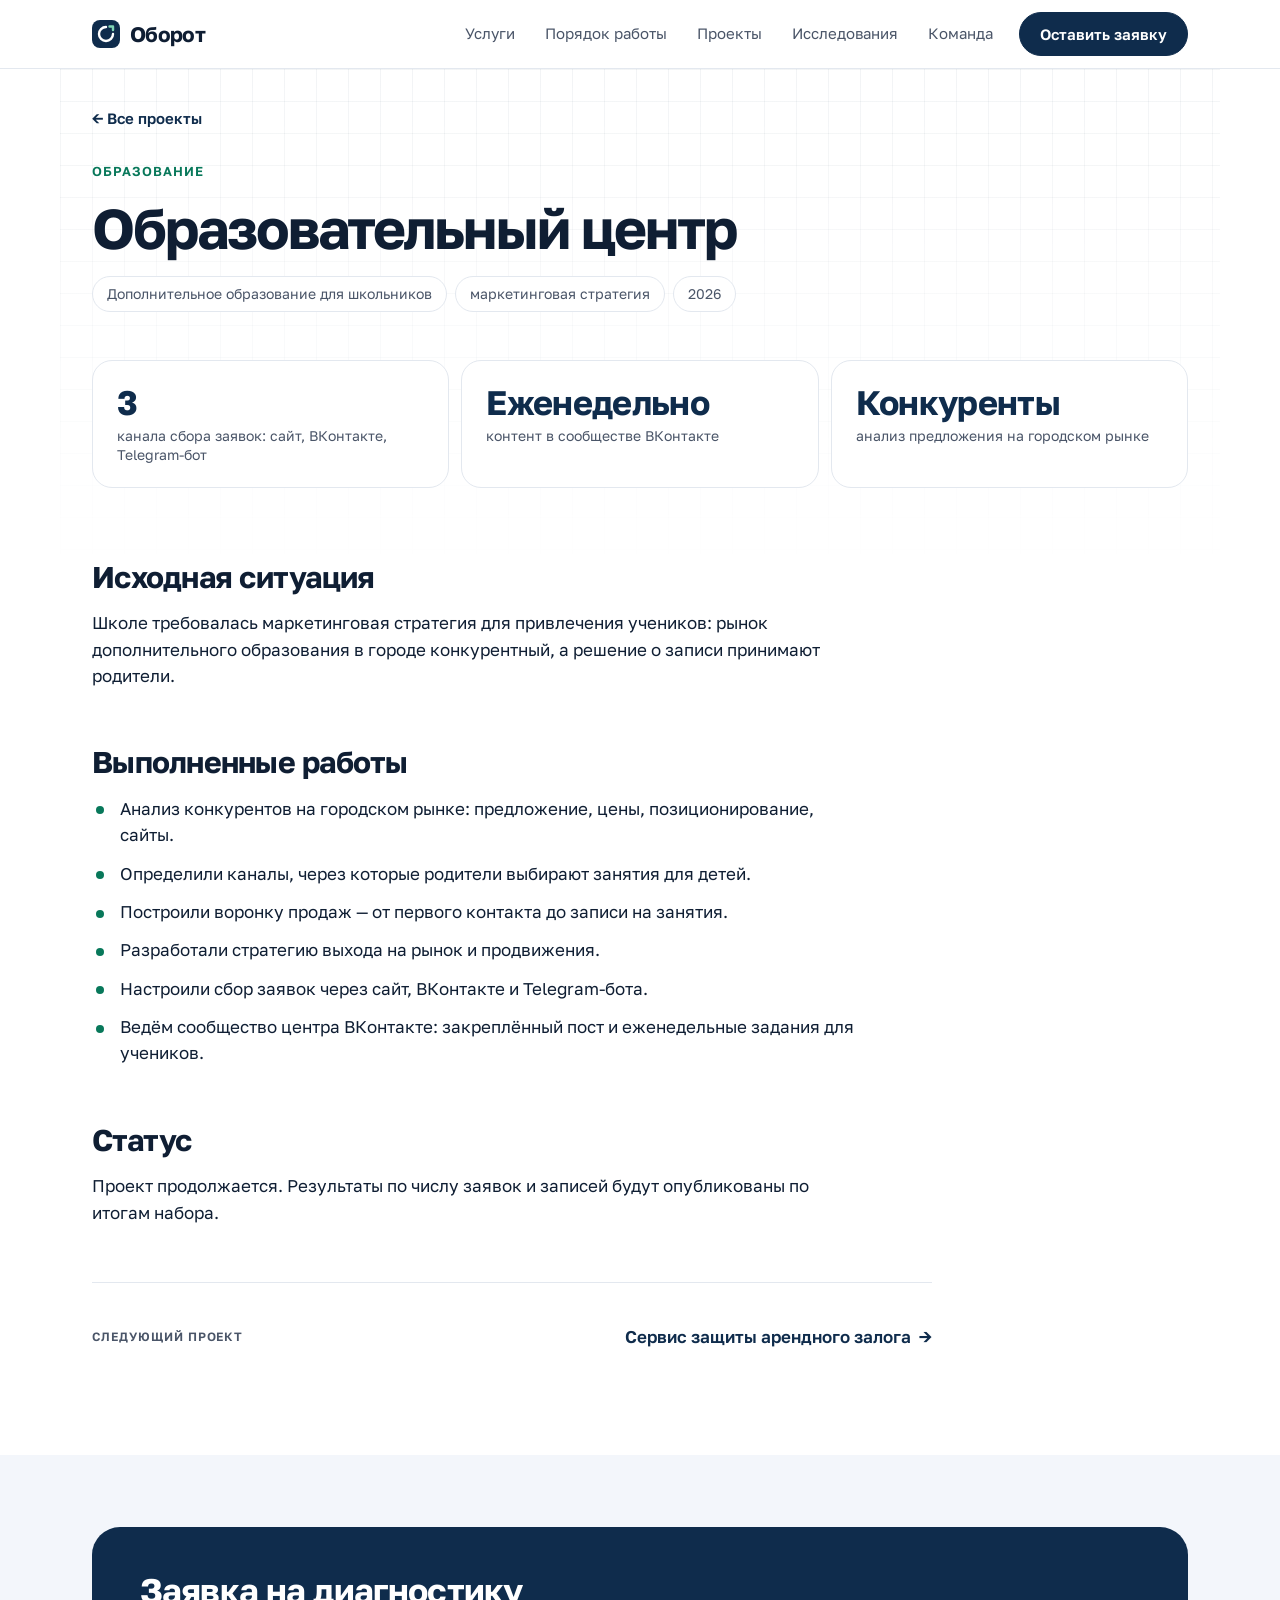
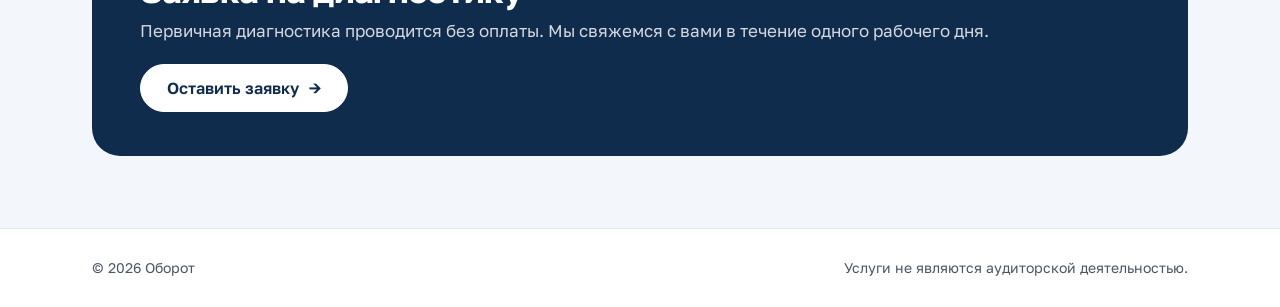
==== education.html @ 8f71f0b5 "Add files via upload" ====
<!doctype html>
<html lang="ru">
<head>
<meta charset="utf-8">
<meta name="viewport" content="width=device-width, initial-scale=1, viewport-fit=cover">
<title>Образовательный центр — Оборот</title>
<link rel="preconnect" href="https://fonts.googleapis.com">
<link rel="preconnect" href="https://fonts.gstatic.com" crossorigin>
<link rel="stylesheet" href="https://fonts.googleapis.com/css2?family=Golos+Text:wght@400;500;600;700&display=swap">
<link rel="stylesheet" href="assets/site.css">
</head>
<body>
<header class="site-head">
  <div class="wrap">
    <a class="logo" href="./">
      <svg width="28" height="28" viewBox="0 0 28 28" fill="none" aria-hidden="true"><rect width="28" height="28" rx="8" fill="#0F2C4C"></rect><path d="M14 7a7 7 0 1 0 7 7" stroke="#FFFFFF" stroke-width="2.4" stroke-linecap="round"></path><path d="M17.5 6.5H21v3.5" stroke="#7FD4B4" stroke-width="2.4" stroke-linecap="round" stroke-linejoin="round"></path></svg>
      Оборот
    </a>
    <nav class="nav" aria-label="Разделы сайта">
      <a href="./#services">Услуги</a>
      <a href="./#approach">Порядок работы</a>
      <a href="./#projects">Проекты</a>
      <a href="./#research">Исследования</a>
      <a href="./#team">Команда</a>
      <a class="btn" href="./#contact">Оставить заявку</a>
    </nav>
  </div>
</header>

<main class="wrap case-top">
  <p class="crumbs"><a href="./#projects">← Все проекты</a></p>

  <section class="case-hero">
    <p class="eyebrow">Образование</p>
    <h1>Образовательный центр</h1>
    <div class="meta"><span>Дополнительное образование для школьников</span><span>маркетинговая стратегия</span><span>2026</span></div>
  </section>

  <div class="keyfigs">
    <div class="fig neutral"><span class="num">3</span><span class="lbl">канала сбора заявок: сайт, ВКонтакте, Telegram-бот</span></div>
    <div class="fig neutral"><span class="num">Еженедельно</span><span class="lbl">контент в сообществе ВКонтакте</span></div>
    <div class="fig neutral"><span class="num">Конкуренты</span><span class="lbl">анализ предложения на городском рынке</span></div>
  </div>

  <div class="case-body">
    <section class="block">
      <h2>Исходная ситуация</h2>
      <p>Школе требовалась маркетинговая стратегия для привлечения учеников: рынок дополнительного образования в городе конкурентный, а решение о записи принимают родители.</p>
    </section>

    <section class="block">
      <h2>Выполненные работы</h2>
      <ul class="list">
        <li>Анализ конкурентов на городском рынке: предложение, цены, позиционирование, сайты.</li>
        <li>Определили каналы, через которые родители выбирают занятия для детей.</li>
        <li>Построили воронку продаж — от первого контакта до записи на занятия.</li>
        <li>Разработали стратегию выхода на рынок и продвижения.</li>
        <li>Настроили сбор заявок через сайт, ВКонтакте и Telegram-бота.</li>
        <li>Ведём сообщество центра ВКонтакте: закреплённый пост и еженедельные задания для учеников.</li>
      </ul>
    </section>

    <section class="block">
      <h2>Статус</h2>
      <p>Проект продолжается. Результаты по числу заявок и записей будут опубликованы по итогам набора.</p>
    </section>

    <nav class="next" aria-label="Следующий проект">
      <span class="label">Следующий проект</span>
      <a class="more" href="rent-deposit.html">Сервис защиты арендного залога <span aria-hidden="true">→</span></a>
    </nav>
  </div>
</main>

<section class="cta" id="contact">
  <div class="wrap">
    <div class="cta-card">
      <div>
        <h2>Заявка на диагностику</h2>
        <p>Первичная диагностика проводится без оплаты. Мы свяжемся с вами в течение одного рабочего дня.</p>
      </div>
      <a class="btn" href="./#contact">Оставить заявку <span class="arr" aria-hidden="true">→</span></a>
    </div>
  </div>
</section>

<footer class="site-foot">
  <div class="wrap">
    <span>© 2026 Оборот</span>
    <span>Услуги не являются аудиторской деятельностью.</span>
  </div>
</footer>
<script>
  window.addEventListener("load", function () { if (!location.hash) window.scrollTo({ top: 0, left: 0, behavior: "instant" }); });
</script>
</body>
</html>
---- assets/site.css ----
/* Layout: светлый деловой сайт; первый экран на «миллиметровке» (фон-сетка как в расчётных таблицах), карточки со скруглениями,
   цифры эффекта — зелёным (рост, положительный результат), всё управляющее — тёмно-синим. Один шрифт — Golos Text. */
:root {
  --bg: #FFFFFF;
  --tint: #F3F6FB;
  --ink: #0F1E33;
  --muted: #4A5568;
  --line: #E3E8EF;
  --line-strong: #CBD3DE;
  --navy: #0F2C4C;
  --navy-hover: #0A2038;
  --blue-soft: #E8EFF9;
  --green: #08785A;
  --green-soft: #E4F3EE;
  --err: #A11D1D;
  --err-soft: #FCEBEB;
  --shadow: 0 1px 2px rgba(15, 30, 51, .05), 0 6px 20px rgba(15, 30, 51, .06);
  --shadow-hover: 0 2px 4px rgba(15, 30, 51, .06), 0 14px 34px rgba(15, 30, 51, .10);
  --f: "Golos Text", system-ui, -apple-system, "Segoe UI", Roboto, sans-serif;
  color-scheme: light;
}

/* Плавность */
html { scroll-behavior: smooth; }
[id] { scroll-margin-top: 96px; }
@view-transition { navigation: auto; }
::view-transition-old(root), ::view-transition-new(root) { animation-duration: .35s; }
@media (prefers-reduced-motion: reduce) {
  html { scroll-behavior: auto; }
  *, *::before, *::after { transition: none !important; animation: none !important; }
}

/* База */
*, *::before, *::after { box-sizing: border-box; }
:root { padding-top: env(safe-area-inset-top, 0px); padding-bottom: env(safe-area-inset-bottom, 0px); -webkit-text-size-adjust: 100%; }
body { margin: 0; background: var(--bg); color: var(--ink); font-family: var(--f); font-size: 17px; line-height: 1.55; }
body::before { content: ""; position: fixed; inset: 0 0 auto; height: env(safe-area-inset-top, 0px); z-index: 30; background: var(--bg); }
img { max-width: 100%; }
[hidden] { display: none !important; }
h1, h2, h3 { font-family: var(--f); font-weight: 700; letter-spacing: -0.025em; text-wrap: balance; margin: 0; }
h3 { font-weight: 600; letter-spacing: -0.012em; }
p { margin: 0; }
a { color: var(--navy); }
a:focus-visible, .btn:focus-visible, button:focus-visible { outline: 3px solid rgba(15, 44, 76, .35); outline-offset: 3px; }
.nobr { white-space: nowrap; }

.wrap {
  max-width: 1160px; margin: 0 auto;
  padding-left: max(16px, env(safe-area-inset-left, 0px));
  padding-right: max(16px, env(safe-area-inset-right, 0px));
}
@media (min-width: 720px) {
  .wrap { padding-left: max(32px, env(safe-area-inset-left, 0px)); padding-right: max(32px, env(safe-area-inset-right, 0px)); }
}

/* Шапка */
.site-head {
  position: sticky; top: env(safe-area-inset-top, 0px); z-index: 20;
  background: rgba(255, 255, 255, .9); backdrop-filter: saturate(160%) blur(12px); -webkit-backdrop-filter: saturate(160%) blur(12px);
  border-bottom: 1px solid var(--line);
}
.site-head .wrap { display: flex; align-items: center; justify-content: space-between; gap: 12px 32px; padding-block: 12px; }
.logo { display: inline-flex; align-items: center; gap: 10px; color: var(--ink); text-decoration: none; font-weight: 700; font-size: 21px; letter-spacing: -0.03em; min-height: 44px; }
.logo svg { flex: none; }
.nav { display: flex; flex-wrap: wrap; align-items: center; gap: 4px 6px; font-size: 15px; }
.nav a:not(.btn) { color: var(--muted); text-decoration: none; padding: 10px 12px; border-radius: 999px; transition: background-color .2s ease, color .2s ease; }
.nav a:not(.btn):hover { color: var(--ink); background: var(--tint); }
.nav .btn { margin-left: 8px; }
@media (max-width: 860px) { .nav a:not(.btn) { display: none; } }

/* Кнопки */
.btn {
  display: inline-flex; align-items: center; justify-content: center; gap: 10px;
  min-height: 48px; padding: 12px 26px; border-radius: 999px;
  font-family: var(--f); font-weight: 600; font-size: 16px; line-height: 1.2; text-decoration: none; cursor: pointer;
  background: var(--navy); color: #FFFFFF; border: 1px solid var(--navy);
  transition: background-color .2s ease, transform .2s ease, box-shadow .2s ease, border-color .2s ease;
}
.btn:hover { background: var(--navy-hover); color: #FFFFFF; transform: translateY(-1px); box-shadow: 0 8px 20px rgba(15, 44, 76, .22); }
.btn .arr { transition: transform .2s ease; }
.btn:hover .arr { transform: translateX(3px); }
.btn-ghost { background: #FFFFFF; color: var(--ink); border-color: var(--line-strong); }
.btn-ghost:hover { background: #FFFFFF; color: var(--ink); border-color: var(--navy); box-shadow: none; }
.nav .btn { min-height: 44px; padding: 10px 20px; font-size: 15px; }

/* Общие элементы */
.section { padding-block: 104px; }
.section.tint { background: var(--tint); }
.eyebrow { font-size: 13px; font-weight: 600; letter-spacing: .08em; text-transform: uppercase; color: var(--green); }
.h2 { font-size: clamp(30px, 3.8vw, 44px); line-height: 1.1; }
.lead { font-size: 19px; color: var(--muted); max-width: 62ch; }
.section-head { display: flex; flex-direction: column; gap: 16px; margin-bottom: 56px; max-width: 760px; }
.num { font-variant-numeric: tabular-nums lining-nums; font-weight: 700; letter-spacing: -0.02em; }
.icon { flex: none; width: 48px; height: 48px; border-radius: 14px; display: inline-flex; align-items: center; justify-content: center; background: var(--blue-soft); color: var(--navy); }
.icon svg { width: 24px; height: 24px; }

/* Первый экран */
.hero { position: relative; padding-block: 88px 96px; overflow: hidden; }
.hero::before {
  content: ""; position: absolute; inset: 0; z-index: -1; pointer-events: none;
  background-image:
    linear-gradient(rgba(15, 44, 76, .055) 1px, transparent 1px),
    linear-gradient(90deg, rgba(15, 44, 76, .055) 1px, transparent 1px);
  background-size: 32px 32px;
  -webkit-mask-image: radial-gradient(ellipse 80% 75% at 70% 35%, #000 30%, transparent 85%);
  mask-image: radial-gradient(ellipse 80% 75% at 70% 35%, #000 30%, transparent 85%);
}
.hero-grid { display: grid; grid-template-columns: minmax(0, 1.15fr) minmax(0, 1fr); gap: 64px; align-items: center; }
.hero-text { display: flex; flex-direction: column; gap: 28px; min-width: 0; }
.hero h1 { font-size: clamp(38px, 5.4vw, 64px); line-height: 1.03; letter-spacing: -0.035em; }
.hero h1 .hl { color: var(--navy); background: linear-gradient(transparent 62%, var(--green-soft) 62%); padding-inline: 2px; }
.hero .lead { font-size: 20px; }
.hero-actions { display: flex; flex-wrap: wrap; gap: 12px; }
.hero-points { list-style: none; margin: 0; padding: 0; display: flex; flex-wrap: wrap; gap: 10px 22px; font-size: 15px; color: var(--muted); }
.hero-points li { display: inline-flex; align-items: center; gap: 8px; }
.hero-points svg { flex: none; color: var(--green); }

/* Карточка-заключение */
.ledger { background: #FFFFFF; border: 1px solid var(--line); border-radius: 24px; padding: 28px; display: flex; flex-direction: column; gap: 20px; min-width: 0; box-shadow: var(--shadow-hover); }
.ledger-head { display: flex; flex-direction: column; gap: 2px; padding-bottom: 16px; border-bottom: 1px solid var(--line); }
.ledger-head strong { font-size: 16px; font-weight: 600; }
.ledger-head span { font-size: 13px; color: var(--muted); }
.chart { display: flex; flex-direction: column; gap: 10px; }
.chart-title { font-size: 13px; color: var(--muted); }
.bar-row { display: grid; grid-template-columns: 40px minmax(0, 1fr) 52px; align-items: center; gap: 12px; font-size: 14px; }
.bar-row .yr { color: var(--muted); font-variant-numeric: tabular-nums; }
.bar-row .val { text-align: right; font-weight: 600; font-variant-numeric: tabular-nums; }
.bar { height: 10px; border-radius: 999px; background: var(--tint); overflow: hidden; }
.bar i { display: block; height: 100%; border-radius: inherit; background: var(--navy); }
.bar-row.warn .bar i { background: #B45309; }
.bar-row.warn .val { color: #9A4508; }
.ledger-rows { display: flex; flex-direction: column; }
.ledger-row { display: flex; justify-content: space-between; align-items: baseline; gap: 16px; padding-block: 12px; border-bottom: 1px dashed var(--line); font-size: 15px; }
.ledger-row .num { font-size: 18px; white-space: nowrap; }
.ledger-row.total { border-bottom: 0; margin-top: 6px; padding: 16px 18px; background: var(--green-soft); border-radius: 14px; align-items: center; }
.ledger-row.total .num { color: var(--green); font-size: 26px; }

/* Полоса цифр */
.stats { margin-top: -40px; position: relative; }
.stats-grid { display: grid; grid-template-columns: repeat(4, minmax(0, 1fr)); background: #FFFFFF; border: 1px solid var(--line); border-radius: 24px; box-shadow: var(--shadow); }
.stat { padding: 26px 28px; display: flex; flex-direction: column; gap: 4px; }
.stat + .stat { border-left: 1px solid var(--line); }
.stat .num { font-size: 34px; color: var(--navy); line-height: 1.1; }
.stat span:last-child { font-size: 15px; color: var(--muted); }

/* Задачи */
.split { display: grid; grid-template-columns: minmax(0, 1fr) minmax(0, 1.35fr); gap: 64px; align-items: start; }
.split .section-head { margin-bottom: 0; position: sticky; top: 112px; }
.problems { list-style: none; margin: 0; padding: 0; display: flex; flex-direction: column; gap: 12px; }
.problem { display: flex; gap: 18px; align-items: flex-start; padding: 22px 24px; border: 1px solid var(--line); border-radius: 18px; background: #FFFFFF; transition: border-color .2s ease, box-shadow .2s ease; }
.problem:hover { border-color: var(--line-strong); box-shadow: var(--shadow); }
.problem-body { display: flex; flex-direction: column; gap: 4px; min-width: 0; }
.problem h3 { font-size: 18px; }
.problem p { color: var(--muted); font-size: 16px; }

/* Услуги */
.svc-grid { display: grid; grid-template-columns: repeat(3, minmax(0, 1fr)); gap: 20px; }
.svc { display: flex; flex-direction: column; gap: 14px; padding: 30px; background: #FFFFFF; border: 1px solid var(--line); border-radius: 20px; transition: transform .25s ease, box-shadow .25s ease, border-color .25s ease; }
.svc:hover { transform: translateY(-4px); box-shadow: var(--shadow-hover); border-color: transparent; }
.svc h3 { font-size: 20px; margin-top: 6px; }
.svc p { color: var(--muted); font-size: 16px; }

/* Порядок работы */
.steps { list-style: none; margin: 0; padding: 0; display: grid; grid-template-columns: repeat(4, minmax(0, 1fr)); gap: 28px; counter-reset: step; position: relative; }
.steps::before { content: ""; position: absolute; top: 23px; left: 24px; right: 24px; height: 2px; background: repeating-linear-gradient(90deg, var(--line-strong) 0 6px, transparent 6px 12px); z-index: 0; }
.step { display: flex; flex-direction: column; gap: 10px; counter-increment: step; position: relative; z-index: 1; }
.step::before { content: counter(step); width: 48px; height: 48px; border-radius: 50%; display: inline-flex; align-items: center; justify-content: center; font-weight: 700; font-size: 18px; color: #FFFFFF; background: var(--navy); box-shadow: 0 0 0 6px var(--bg); margin-bottom: 10px; }
.step h3 { font-size: 19px; }
.step p { color: var(--muted); font-size: 16px; }
.offer { margin-top: 56px; padding: 28px 32px; background: var(--green-soft); border-radius: 22px; display: flex; flex-wrap: wrap; align-items: center; justify-content: space-between; gap: 16px 32px; }
.offer p { font-size: 17px; max-width: 70ch; }

/* Проекты */
.projects { display: flex; flex-direction: column; gap: 20px; }
.project { display: grid; grid-template-columns: minmax(0, 220px) minmax(0, 1fr) minmax(0, 430px); gap: 24px 40px; padding: 34px; background: #FFFFFF; border: 1px solid var(--line); border-radius: 24px; transition: box-shadow .25s ease, border-color .25s ease; }
.project:hover { box-shadow: var(--shadow-hover); border-color: transparent; }
.project-id { display: flex; flex-direction: column; gap: 10px; align-items: flex-start; }
.project-name { font-weight: 700; font-size: 22px; line-height: 1.2; letter-spacing: -0.02em; color: var(--ink); }
.tag { display: inline-flex; align-items: center; padding: 5px 12px; border-radius: 999px; background: var(--tint); color: var(--muted); font-size: 13px; font-weight: 500; }
.project-sphere { font-size: 14px; color: var(--muted); }
.project-problem { display: flex; flex-direction: column; gap: 12px; }
.project-problem p { font-size: 16px; }
.label { font-size: 12px; font-weight: 600; letter-spacing: .08em; text-transform: uppercase; color: var(--muted); }
.more { font-weight: 600; font-size: 15px; text-decoration: none; display: inline-flex; align-items: center; gap: 8px; min-height: 44px; color: var(--navy); }
.more span { transition: transform .2s ease; }
.more:hover span { transform: translateX(4px); }
.figs { display: grid; grid-template-columns: repeat(2, minmax(0, 1fr)); gap: 12px; align-content: start; }
.fig { display: flex; flex-direction: column; gap: 4px; padding: 16px 18px; background: var(--tint); border-radius: 16px; min-width: 0; }
.fig .num { font-size: 24px; line-height: 1.15; color: var(--green); white-space: nowrap; }
.fig .lbl { font-size: 14px; color: var(--muted); line-height: 1.4; }
.fig.wide { grid-column: 1 / -1; }
.fig.neutral .num { color: var(--navy); }

/* Исследования */
.rcards { display: grid; grid-template-columns: repeat(2, minmax(0, 1fr)); gap: 20px; }
.rcard { background: #FFFFFF; border: 1px solid var(--line); border-radius: 24px; padding: 32px; display: flex; flex-direction: column; gap: 16px; min-width: 0; transition: transform .25s ease, box-shadow .25s ease; }
.rcard:hover { transform: translateY(-4px); box-shadow: var(--shadow-hover); }
.rcard .project-name { font-size: 22px; }
.rcard p.desc { font-size: 16px; color: var(--muted); }
.rcard .more { margin-top: auto; }

/* Команда */
.team { display: grid; grid-template-columns: repeat(2, minmax(0, 1fr)); gap: 20px; }
.person { padding: 32px; border: 1px solid var(--line); border-radius: 24px; background: #FFFFFF; display: flex; flex-direction: column; gap: 14px; }
.person h3 { font-size: 24px; }
.role { align-self: flex-start; padding: 6px 14px; border-radius: 999px; background: var(--blue-soft); color: var(--navy); font-weight: 600; font-size: 14px; }
.person dl { margin: 4px 0 0; display: grid; grid-template-columns: max-content minmax(0, 1fr); gap: 12px 20px; font-size: 15px; }
.person dt { color: var(--muted); }
.person dd { margin: 0; }

/* Заявка */
.contact { background: var(--tint); }
.contact .wrap { padding-block: 104px; display: grid; grid-template-columns: minmax(0, 1fr) minmax(0, 1.2fr); gap: 56px; align-items: start; }
.contact-text { display: flex; flex-direction: column; gap: 18px; }
.contact h2 { font-size: clamp(30px, 3.8vw, 44px); line-height: 1.1; }
.contact-text > p { color: var(--muted); font-size: 18px; }
.contact-list { display: flex; flex-direction: column; margin-top: 8px; border-top: 1px solid var(--line-strong); }
.contact-row { display: flex; justify-content: space-between; align-items: baseline; gap: 16px; padding-block: 14px; border-bottom: 1px solid var(--line-strong); font-size: 16px; }
.contact-row span:first-child { color: var(--muted); font-size: 14px; }
.contact-row span:last-child { font-weight: 600; user-select: all; overflow-wrap: anywhere; text-align: right; }

.form-card { background: #FFFFFF; border: 1px solid var(--line); border-radius: 24px; padding: 36px; box-shadow: var(--shadow); display: flex; flex-direction: column; gap: 18px; }
.form-grid { display: grid; grid-template-columns: repeat(2, minmax(0, 1fr)); gap: 18px; }
.field { display: flex; flex-direction: column; gap: 8px; min-width: 0; }
.field.full { grid-column: 1 / -1; }
.field label { font-size: 14px; font-weight: 600; }
.field input, .field textarea {
  font: inherit; font-size: 16px; color: var(--ink); background: #FFFFFF;
  border: 1px solid var(--line-strong); border-radius: 14px; padding: 13px 16px; width: 100%;
  transition: border-color .2s ease, box-shadow .2s ease;
}
.field textarea { min-height: 120px; resize: vertical; }
.field input::placeholder, .field textarea::placeholder { color: #8A94A3; }
.field input:focus, .field textarea:focus { outline: none; border-color: var(--navy); box-shadow: 0 0 0 4px rgba(15, 44, 76, .12); }
.consent { display: flex; gap: 12px; align-items: flex-start; font-size: 14px; color: var(--muted); }
.consent input { width: 20px; height: 20px; margin: 1px 0 0; accent-color: var(--navy); flex: none; }
.hp { position: absolute; left: -9999px; width: 1px; height: 1px; overflow: hidden; }
.form-actions { display: flex; flex-wrap: wrap; align-items: center; gap: 12px 18px; }
.form-actions .btn { min-width: 220px; }
.form-actions .btn[disabled] { opacity: .65; cursor: progress; transform: none; }
.form-status { padding: 14px 18px; border-radius: 14px; font-size: 15px; }
.form-status.ok { background: var(--green-soft); color: #065F46; }
.form-status.bad { background: var(--err-soft); color: var(--err); }

/* Призыв на страницах проектов */
.cta { background: var(--tint); }
.cta .wrap { padding-block: 72px; }
.cta-card { background: var(--navy); color: #FFFFFF; border-radius: 28px; padding: 44px 48px; display: flex; flex-wrap: wrap; align-items: center; justify-content: space-between; gap: 20px 40px; }
.cta-card h2 { font-size: clamp(26px, 3vw, 34px); line-height: 1.15; }
.cta-card p { color: rgba(255, 255, 255, .82); margin-top: 8px; font-size: 17px; }
.cta-card .btn { background: #FFFFFF; color: var(--navy); border-color: #FFFFFF; }
.cta-card .btn:hover { background: var(--green-soft); color: var(--navy); }

.site-foot { font-size: 14px; color: var(--muted); border-top: 1px solid var(--line); }
.site-foot .wrap { display: flex; flex-wrap: wrap; justify-content: space-between; gap: 8px 24px; padding-block: 28px; }

/* Страница проекта */
.case-top { position: relative; overflow: hidden; }
.case-top::before {
  content: ""; position: absolute; inset: 0 0 auto; height: 560px; z-index: -1; pointer-events: none;
  background-image: linear-gradient(rgba(15, 44, 76, .05) 1px, transparent 1px), linear-gradient(90deg, rgba(15, 44, 76, .05) 1px, transparent 1px);
  background-size: 32px 32px;
  -webkit-mask-image: linear-gradient(#000, transparent 90%); mask-image: linear-gradient(#000, transparent 90%);
}
.crumbs { font-size: 15px; padding-top: 28px; }
.crumbs a { text-decoration: none; font-weight: 600; display: inline-flex; min-height: 44px; align-items: center; padding: 0 16px; margin-left: -16px; border-radius: 999px; transition: background-color .2s ease; }
.crumbs a:hover { background: var(--tint); }
.case-hero { padding-block: 20px 48px; display: flex; flex-direction: column; gap: 18px; }
.case-hero h1 { font-size: clamp(34px, 4.8vw, 56px); line-height: 1.05; letter-spacing: -0.035em; }
.meta { display: flex; flex-wrap: wrap; gap: 8px; }
.meta span { padding: 6px 14px; border-radius: 999px; background: #FFFFFF; border: 1px solid var(--line); color: var(--muted); font-size: 14px; }
.keyfigs { display: grid; grid-template-columns: repeat(auto-fit, minmax(210px, 1fr)); gap: 12px; }
.keyfigs .fig { padding: 22px 24px; background: #FFFFFF; border: 1px solid var(--line); border-radius: 20px; }
.keyfigs .fig .num { font-size: clamp(26px, 3vw, 34px); }
.case-body { display: flex; flex-direction: column; gap: 56px; padding-block: 72px 96px; max-width: 840px; }
.block { display: flex; flex-direction: column; gap: 16px; }
.block h2 { font-size: 30px; line-height: 1.15; }
.block h3 { font-size: 20px; margin-top: 8px; }
.block p { max-width: 68ch; }
.list { margin: 0; padding: 0; list-style: none; display: flex; flex-direction: column; gap: 12px; max-width: 70ch; }
.list li { position: relative; padding-left: 28px; }
.list li::before { content: ""; position: absolute; left: 4px; top: .62em; width: 8px; height: 8px; border-radius: 50%; background: var(--green); }
.table-box { overflow-x: auto; border: 1px solid var(--line); border-radius: 20px; background: #FFFFFF; }
.calc { width: 100%; border-collapse: collapse; font-size: 16px; min-width: 520px; }
.calc caption { text-align: left; padding: 18px 24px 4px; font-size: 13px; color: var(--muted); letter-spacing: .02em; }
.calc th, .calc td { padding: 14px 24px; border-bottom: 1px solid var(--line); text-align: left; vertical-align: baseline; }
.calc th { font-weight: 500; }
.calc td { text-align: right; white-space: nowrap; font-variant-numeric: tabular-nums; font-weight: 600; }
.calc tfoot th, .calc tfoot td { border-bottom: 0; background: var(--green-soft); font-weight: 700; }
.calc tfoot td { color: var(--green); font-size: 20px; }
.note { font-size: 14px; color: var(--muted); max-width: 68ch; }
.next { border-top: 1px solid var(--line); padding-top: 32px; display: flex; flex-wrap: wrap; justify-content: space-between; align-items: center; gap: 16px; }
.next a.more { font-size: 17px; }

/* Узкие экраны */
@media (max-width: 1000px) {
  .hero-grid { grid-template-columns: minmax(0, 1fr); gap: 48px; }
  .split { grid-template-columns: minmax(0, 1fr); gap: 32px; }
  .split .section-head { position: static; }
  .svc-grid { grid-template-columns: repeat(2, minmax(0, 1fr)); }
  .steps { grid-template-columns: repeat(2, minmax(0, 1fr)); row-gap: 40px; }
  .steps::before { display: none; }
  .project { grid-template-columns: minmax(0, 1fr); gap: 20px; padding: 28px; }
  .contact .wrap { grid-template-columns: minmax(0, 1fr); }
  .stats-grid { grid-template-columns: repeat(2, minmax(0, 1fr)); }
  .stat:nth-child(3) { border-left: 0; }
  .stat:nth-child(n+3) { border-top: 1px solid var(--line); }
}
@media (max-width: 640px) {
  body { font-size: 16px; }
  .section { padding-block: 72px; }
  .hero { padding-block: 56px 80px; }
  .svc-grid, .steps, .team, .rcards, .form-grid { grid-template-columns: minmax(0, 1fr); }
  .ledger, .form-card, .person, .rcard { padding: 22px; border-radius: 20px; }
  .ledger-row { font-size: 14px; }
  .ledger-row .num { font-size: 16px; }
  .ledger-row.total .num { font-size: 22px; }
  .stat { padding: 20px; }
  .stat .num { font-size: 28px; }
  .figs { grid-template-columns: minmax(0, 1fr); }
  .person dl { grid-template-columns: minmax(0, 1fr); gap: 2px; }
  .person dd + dt { margin-top: 10px; }
  .cta-card { padding: 32px 24px; }
  .contact .wrap { padding-block: 72px; }
}
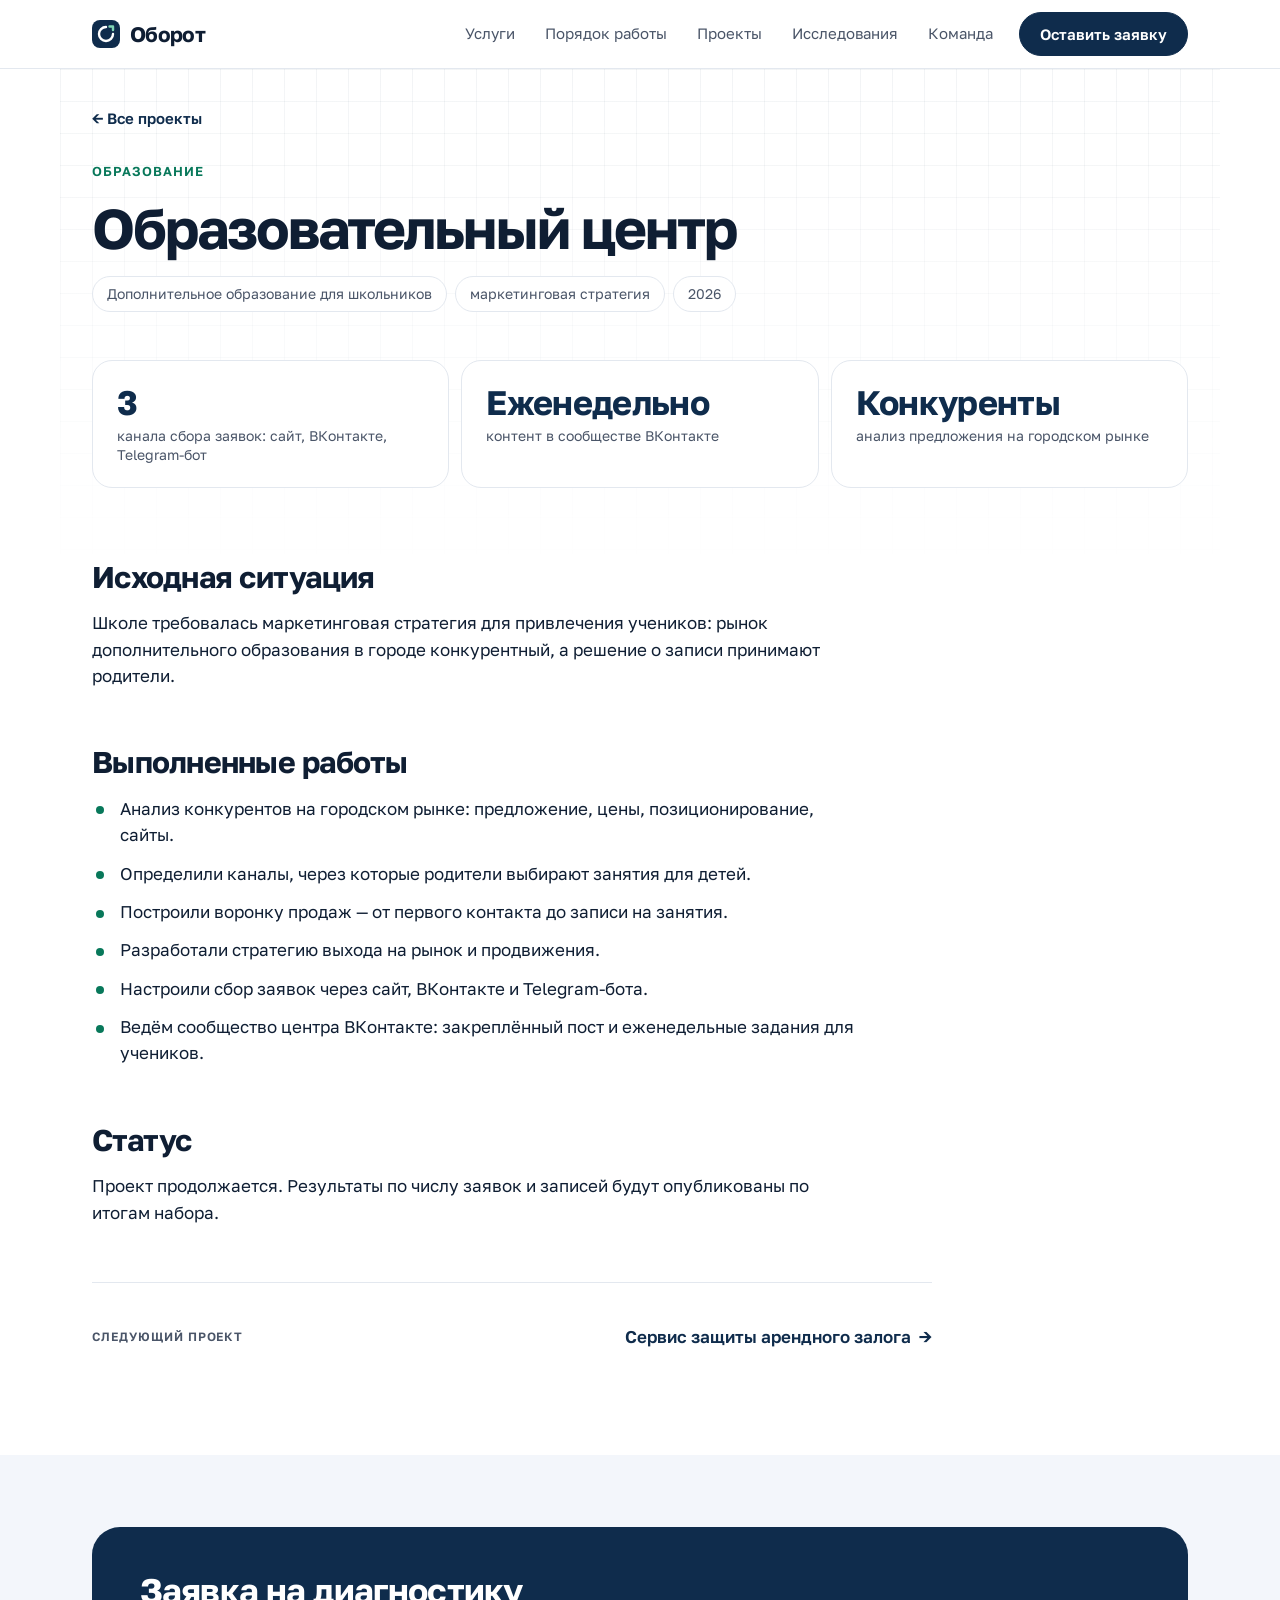
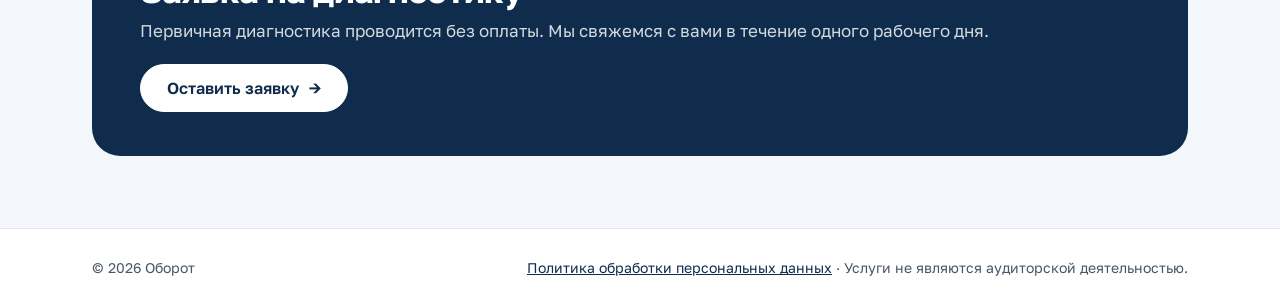
==== commit 0c93b968: "Add files via upload" ====
--- a/education.html
+++ b/education.html
@@ -87,7 +87,7 @@
 <footer class="site-foot">
   <div class="wrap">
     <span>© 2026 Оборот</span>
-    <span>Услуги не являются аудиторской деятельностью.</span>
+    <span><a href="privacy.html">Политика обработки персональных данных</a> · Услуги не являются аудиторской деятельностью.</span>
   </div>
 </footer>
 <script>
--- a/assets/site.css
+++ b/assets/site.css
@@ -237,7 +237,9 @@
 .hp { position: absolute; left: -9999px; width: 1px; height: 1px; overflow: hidden; }
 .form-actions { display: flex; flex-wrap: wrap; align-items: center; gap: 12px 18px; }
 .form-actions .btn { min-width: 220px; }
-.form-actions .btn[disabled] { opacity: .65; cursor: progress; transform: none; }
+.form-actions .btn[disabled] { opacity: .45; cursor: not-allowed; transform: none; box-shadow: none; }
+.form-hint { font-size: 14px; color: var(--muted); }
+.consent a { color: var(--navy); font-weight: 600; }
 .form-status { padding: 14px 18px; border-radius: 14px; font-size: 15px; }
 .form-status.ok { background: var(--green-soft); color: #065F46; }
 .form-status.bad { background: var(--err-soft); color: var(--err); }
